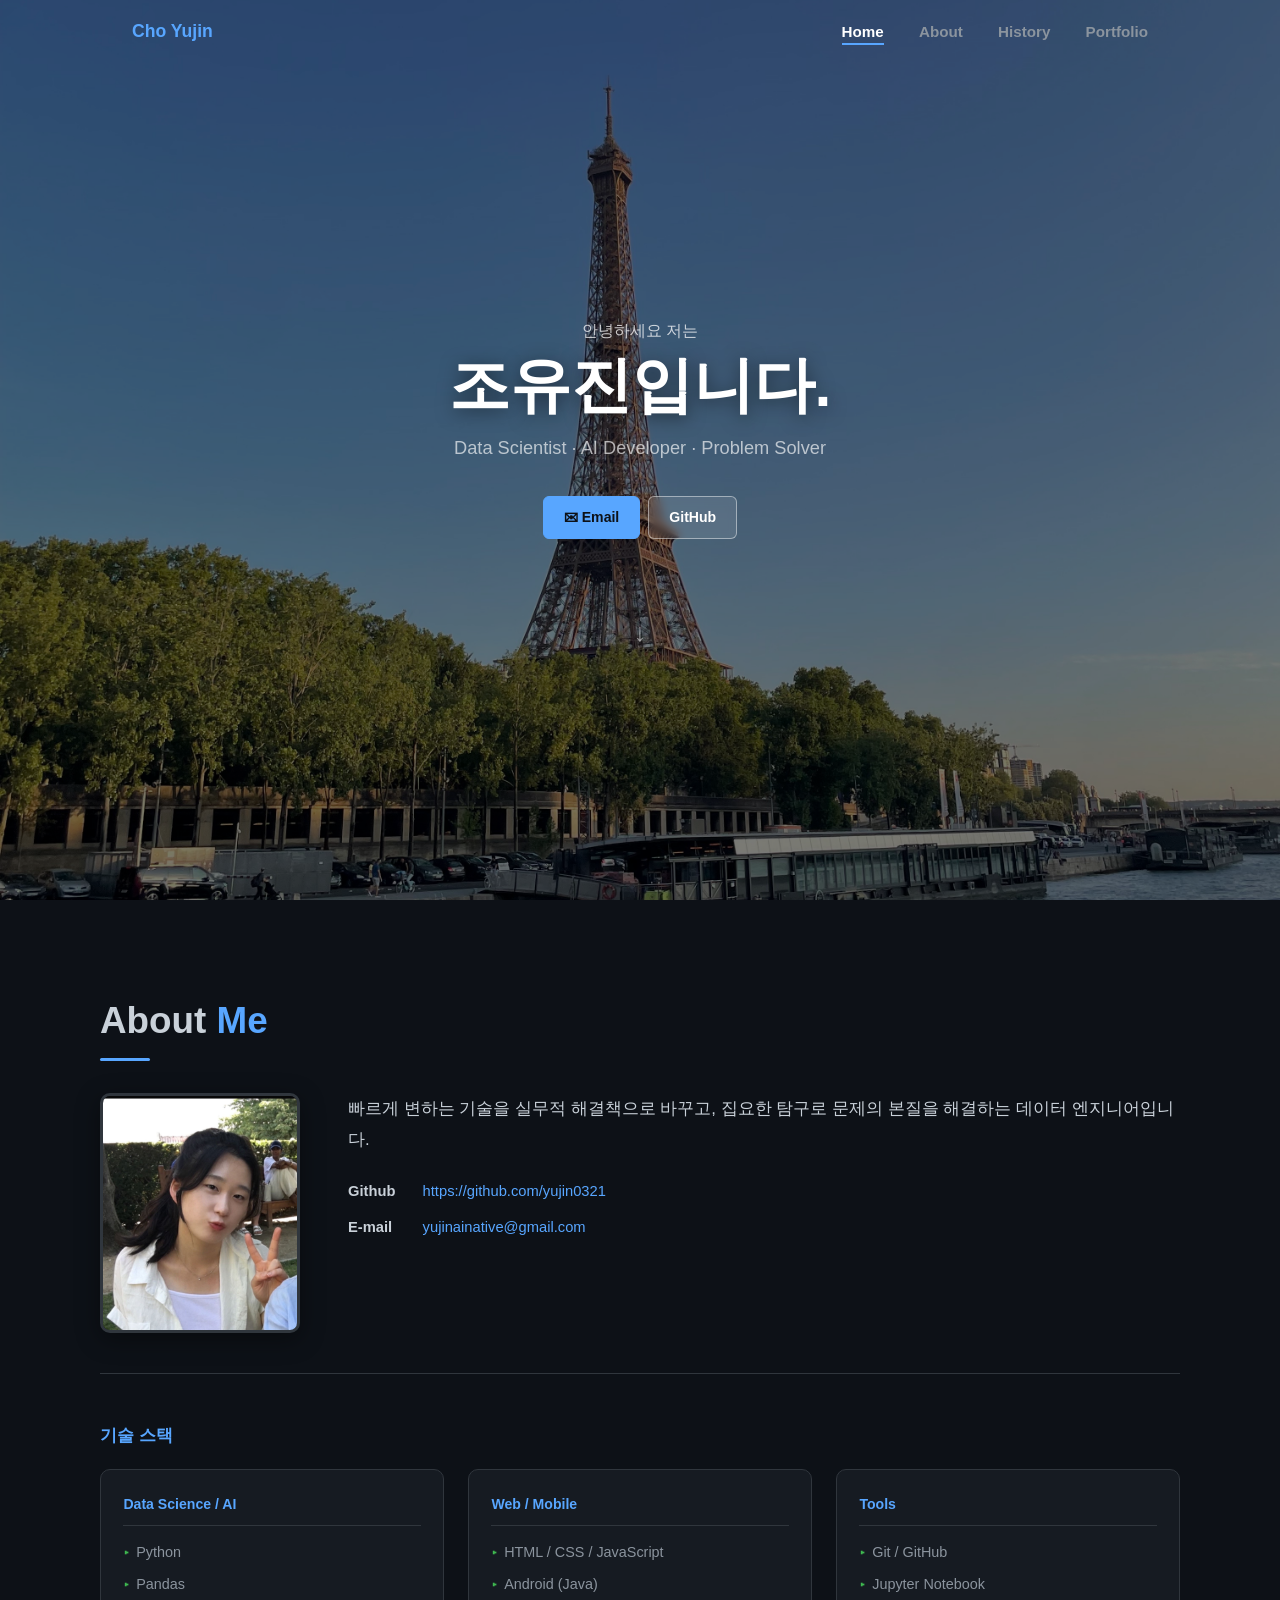
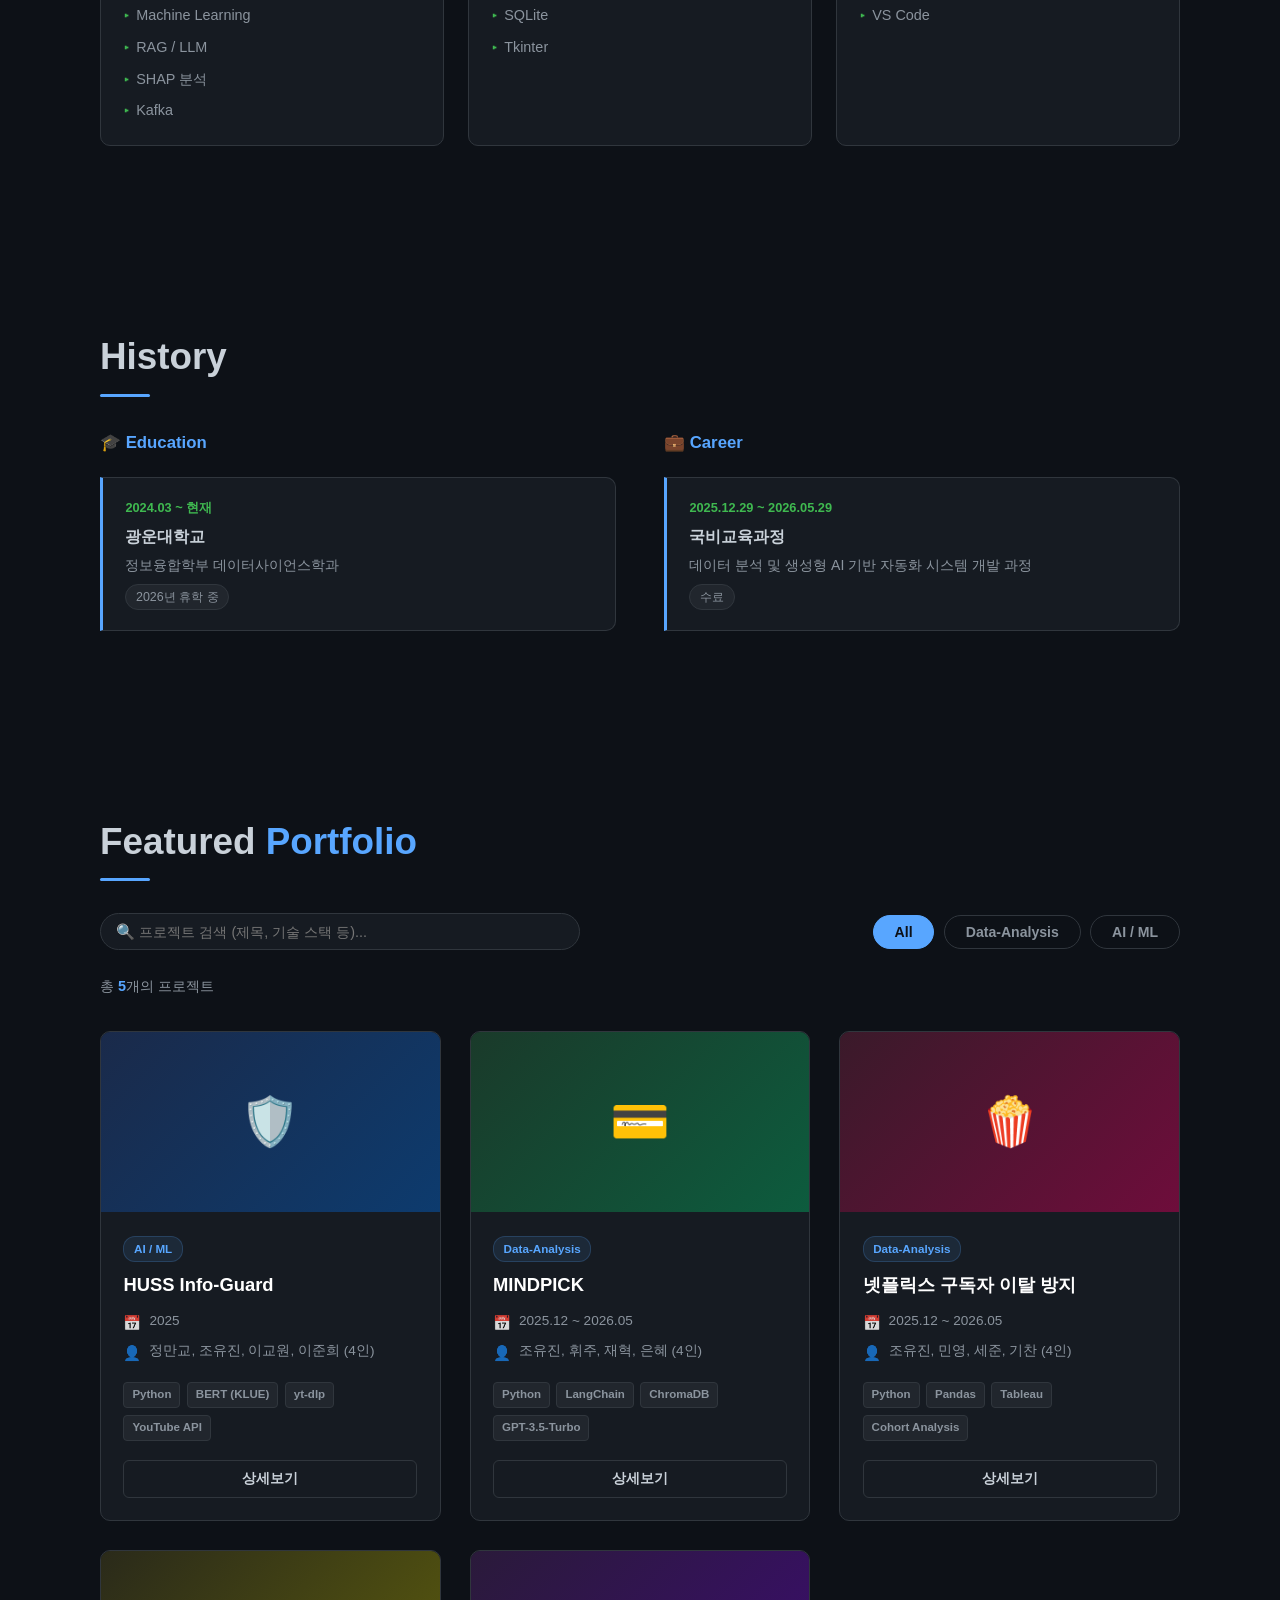
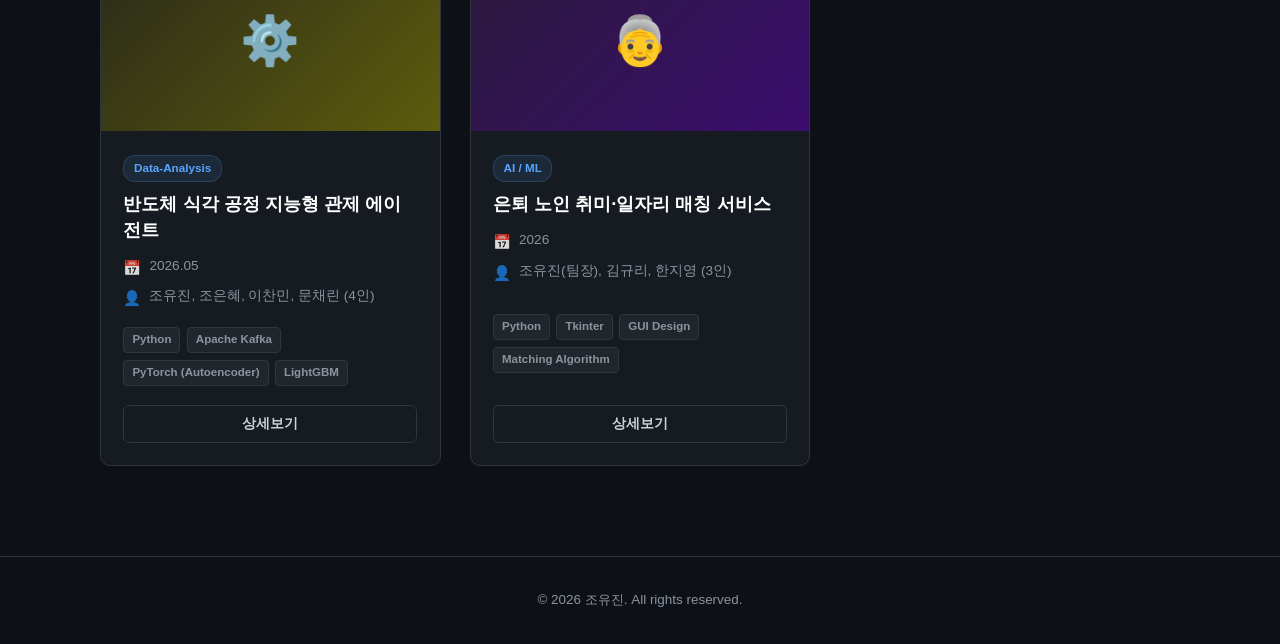
==== index.html @ 47db67be "Initial commit" ====
<!DOCTYPE html>
<html lang="ko">
<head>
  <meta charset="UTF-8" />
  <meta name="viewport" content="width=device-width, initial-scale=1.0" />
  <title>조유진 | Portfolio</title>
  <meta name="description" content="조유진의 개인 포트폴리오 사이트" />
  <link rel="stylesheet" href="style.css" />
</head>
<body>

  <!-- ══ 네비게이션 ══ -->
  <nav id="navbar">
    <div class="nav-inner">
      <a class="nav-logo" href="#section-home" id="nav-logo"></a>
      <button class="hamburger" id="hamburger" aria-label="메뉴">
        <span></span><span></span><span></span>
      </button>
      <ul class="nav-links" id="nav-links">
        <li><a class="nav-link" href="#section-home">Home</a></li>
        <li><a class="nav-link" href="#section-about">About</a></li>
        <li><a class="nav-link" href="#section-resume">History</a></li>
        <li><a class="nav-link" href="#section-portfolio">Portfolio</a></li>
      </ul>
    </div>
  </nav>

  <!-- ══ HOME ══ -->
  <section id="section-home">
    <div class="hero-overlay"></div>
    <div class="hero-inner">
      <div class="hero-text">
        <p class="hero-sub">안녕하세요 저는</p>
        <h1 class="hero-name" id="hero-name"></h1>
        <p class="hero-tagline" id="hero-tagline"></p>
        <div class="hero-btns" id="hero-btns"></div>
      </div>
    </div>
    <a class="scroll-down" href="#section-about" aria-label="스크롤">&#8595;</a>
  </section>

  <!-- ══ ABOUT ══ -->
  <section id="section-about" class="section fade-in">
    <div class="container">
      <h2 class="section-title">About <strong>Me</strong></h2>

      <div class="about-top">
        <div class="about-photo-wrap">
          <img class="about-photo" src="assets/profile.jpg" alt="프로필 사진" id="about-img" />
        </div>
        <div class="about-right">
          <p class="about-intro" id="about-intro"></p>
          <div class="about-contacts" id="about-contacts"></div>
        </div>
      </div>

      <div class="skills-wrap">
        <h3 class="sub-title">기술 스택</h3>
        <div class="skills-cats" id="skills-cats"></div>
      </div>
    </div>
  </section>

  <!-- ══ HISTORY ══ -->
  <section id="section-resume" class="section fade-in">
    <div class="container">
      <h2 class="section-title">History</h2>

      <div class="history-grid">
        <div class="history-col">
          <h3 class="sub-title">🎓 Education</h3>
          <div class="timeline" id="edu-timeline"></div>
        </div>
        <div class="history-col">
          <h3 class="sub-title">💼 Career</h3>
          <div class="timeline" id="career-timeline"></div>
        </div>
      </div>
    </div>
  </section>

  <!-- ══ PORTFOLIO ══ -->
  <section id="section-portfolio" class="section fade-in">
    <div class="container">
      <h2 class="section-title">Featured <strong>Portfolio</strong></h2>

      <!-- 검색 및 필터 영역 -->
      <div class="portfolio-controls">
        <div class="search-box">
          <span class="search-icon">🔍</span>
          <input type="text" id="project-search" placeholder="프로젝트 검색 (제목, 기술 스택 등)..." />
        </div>
        <div class="filter-bar" id="filter-bar">
          <button class="filter-btn active" data-cat="All">All</button>
          <button class="filter-btn" data-cat="Data-Analysis">Data-Analysis</button>
          <button class="filter-btn" data-cat="AI-ML">AI / ML</button>
        </div>
      </div>

      <!-- 프로젝트 개수 표시 -->
      <div class="portfolio-status">
        총 <span id="project-count" class="count-num">0</span>개의 프로젝트
      </div>

      <div class="portfolio-grid" id="portfolio-grid"></div>
    </div>
  </section>

  <!-- ══ 모달 ══ -->
  <div class="modal-backdrop" id="modal-backdrop">
    <div class="modal-box" id="modal-box" role="dialog" aria-modal="true">
      <button class="modal-close" id="modal-close" aria-label="닫기">&times;</button>
      <h3 class="modal-title" id="modal-title"></h3>
      <div class="modal-meta" id="modal-meta"></div>
      <div class="modal-body" id="modal-body"></div>
    </div>
  </div>

  <!-- ══ 푸터 ══ -->
  <footer>
    <p id="footer-text"></p>
  </footer>

  <script src="config.js"></script>
  <script src="main.js"></script>
</body>
</html>
---- style.css ----
/* ======================================================
   포트폴리오 스타일시트
   색상 테마 변경: :root 변수만 수정하세요.
   ====================================================== */

:root {
  --bg:         #0d1117;
  --surface:    #161b22;
  --surface2:   #21262d;
  --border:     #30363d;
  --accent:     #58a6ff;
  --accent2:    #3fb950;
  --text:       #c9d1d9;
  --text-muted: #8b949e;
  --nav-h:      64px;
  --radius:     10px;
  --max-w:      1080px;
}

/* ── 리셋 ── */
*, *::before, *::after { box-sizing: border-box; margin: 0; padding: 0; }
html { scroll-behavior: smooth; scroll-padding-top: var(--nav-h); }
body {
  background: var(--bg);
  color: var(--text);
  font-family: 'Segoe UI', -apple-system, BlinkMacSystemFont, 'Apple SD Gothic Neo', sans-serif;
  font-size: 16px;
  line-height: 1.7;
}
a { color: var(--accent); text-decoration: none; }
a:hover { text-decoration: underline; }
img { max-width: 100%; display: block; }

/* ════════════════════════════════════════
   네비게이션
   ════════════════════════════════════════ */
#navbar {
  position: fixed;
  top: 0; left: 0; right: 0;
  height: var(--nav-h);
  z-index: 900;
  transition: background .3s, box-shadow .3s;
}
#navbar.scrolled {
  background: rgba(13,17,23,.93);
  backdrop-filter: blur(12px);
  box-shadow: 0 1px 0 var(--border);
}

.nav-inner {
  max-width: var(--max-w);
  margin: 0 auto;
  height: 100%;
  padding: 0 2rem;
  display: flex;
  align-items: center;
  gap: 2rem;
}

.nav-logo {
  font-size: 1.1rem;
  font-weight: 700;
  color: var(--accent);
  flex: 1;
  white-space: nowrap;
}
.nav-logo:hover { text-decoration: none; opacity: .8; }

.nav-links {
  list-style: none;
  display: flex;
  gap: 2.2rem;
}
.nav-link {
  color: var(--text-muted);
  font-size: .95rem;
  font-weight: 600;
  position: relative;
  transition: color .2s;
}
.nav-link::after {
  content: '';
  position: absolute;
  bottom: -5px; left: 0; right: 0;
  height: 2px;
  background: var(--accent);
  transform: scaleX(0);
  transition: transform .2s;
}
.nav-link:hover, .nav-link.active { color: #fff; text-decoration: none; }
.nav-link:hover::after, .nav-link.active::after { transform: scaleX(1); }

.hamburger {
  display: none;
  flex-direction: column;
  gap: 5px;
  background: none;
  border: none;
  cursor: pointer;
  padding: 4px;
  order: 2;
}
.hamburger span {
  display: block;
  width: 24px; height: 2px;
  background: var(--text);
  border-radius: 2px;
  transition: transform .3s, opacity .3s;
}
.hamburger.open span:nth-child(1) { transform: translateY(7px) rotate(45deg); }
.hamburger.open span:nth-child(2) { opacity: 0; }
.hamburger.open span:nth-child(3) { transform: translateY(-7px) rotate(-45deg); }

/* ════════════════════════════════════════
   HOME
   ════════════════════════════════════════ */
#section-home {
  min-height: 100vh;
  position: relative;
  display: flex;
  flex-direction: column;
  align-items: center;
  justify-content: center;
  background-image: url('assets/bg.jpg');
  background-size: cover;
  background-position: center;
  background-attachment: scroll;
  padding: var(--nav-h) 2rem 0;
}

.hero-overlay {
  position: absolute;
  inset: 0;
  background: rgba(0,0,0,.52);
}

.hero-inner {
  position: relative;
  z-index: 1;
  max-width: var(--max-w);
  width: 100%;
  display: flex;
  align-items: center;
  justify-content: center;
  padding: 2rem 0;
  text-align: center;
}

.hero-text { max-width: 640px; }

.hero-sub {
  color: rgba(255,255,255,.75);
  font-size: 0.975rem;        /* 1.5rem × 65% */
  margin-bottom: .4rem;
}

.hero-name {
  font-size: clamp(2.21rem, 5.07vw, 3.8rem);   /* clamp(3.4rem, 7.8vw, 5.85rem) × 65% */
  font-weight: 800;
  color: #fff;
  line-height: 1.15;
  margin-bottom: .8rem;
  text-shadow: 0 3px 18px rgba(0,0,0,.5);
}

.hero-tagline {
  font-size: clamp(0.91rem, 1.95vw, 1.14rem); /* clamp(1.4rem, 3vw, 1.75rem) × 65% */
  color: rgba(255,255,255,.65);
  margin-bottom: 2rem;
}

.hero-btns {
  display: flex;
  gap: .52rem;               /* .8rem × 65% */
  flex-wrap: wrap;
  justify-content: center;
}

#section-home .btn {
  padding: 0.52rem 1.24rem;    /* .8rem × 65%, 1.9rem × 65% */
  font-size: 0.88rem;          /* 1.35rem × 65% */
  gap: .26rem;                 /* .4rem × 65% */
}


/* 스크롤 화살표 */
.scroll-down {
  position: relative;
  z-index: 1;
  margin-top: 2.5rem;
  margin-bottom: 1.5rem;
  font-size: 1.6rem;
  color: rgba(255,255,255,.5);
  animation: bounce 2s infinite;
  text-decoration: none;
}
@keyframes bounce {
  0%, 100% { transform: translateY(0); }
  50%       { transform: translateY(8px); }
}

/* 버튼 */
.btn {
  display: inline-flex;
  align-items: center;
  gap: .4rem;
  padding: .8rem 1.9rem;       /* 1.5배 */
  border-radius: 6px;
  font-size: 1.35rem;           /* .9rem × 1.5 */
  font-weight: 600;
  cursor: pointer;
  border: 1.5px solid transparent;
  transition: all .18s;
  text-decoration: none;
}
.btn-primary {
  background: var(--accent);
  color: #0d1117;
  border-color: var(--accent);
}
.btn-primary:hover { opacity: .82; text-decoration: none; }
.btn-ghost {
  background: rgba(255,255,255,.1);
  color: #fff;
  border-color: rgba(255,255,255,.45);
  backdrop-filter: blur(4px);
}
.btn-ghost:hover {
  background: rgba(255,255,255,.2);
  border-color: #fff;
  text-decoration: none;
}

/* ════════════════════════════════════════
   공통 섹션
   ════════════════════════════════════════ */
.section { padding: 90px 2rem; }

.container {
  max-width: var(--max-w);
  margin: 0 auto;
}

.section-title {
  font-size: clamp(1.7rem, 4vw, 2.3rem);
  font-weight: 700;
  margin-bottom: 2.5rem;
  position: relative;
  display: inline-block;
}
.section-title::after {
  content: '';
  position: absolute;
  bottom: -8px; left: 0;
  width: 50px; height: 3px;
  background: var(--accent);
  border-radius: 2px;
}
.section-title strong { color: var(--accent); font-weight: 800; }

.sub-title {
  font-size: 1.05rem;
  font-weight: 700;
  color: var(--accent);
  margin-bottom: 1.2rem;
}

/* 페이드인 */
.fade-in { opacity: 0; transform: translateY(24px); transition: opacity .55s ease, transform .55s ease; }
.fade-in.visible { opacity: 1; transform: none; }
/* JS 없이도 기본 표시 보장 */
@media (prefers-reduced-motion: reduce) {
  .fade-in { opacity: 1; transform: none; }
}

/* ════════════════════════════════════════
   ABOUT
   ════════════════════════════════════════ */
.about-top {
  display: flex;
  gap: 3rem;
  align-items: flex-start;
  margin-bottom: 3rem;
  padding-bottom: 2.5rem;
  border-bottom: 1px solid var(--border);
}

/* 증명사진 */
.about-photo-wrap { flex-shrink: 0; }
.about-photo {
  width: 200px;
  height: 240px;
  object-fit: cover;
  object-position: top;
  border-radius: var(--radius);
  border: 3px solid var(--border);
  box-shadow: 0 6px 24px rgba(0,0,0,.4);
}

.about-right {
  flex: 1;
  display: flex;
  flex-direction: column;
  gap: 1.5rem;
}

.about-intro {
  font-size: 1.05rem;
  color: var(--text);
  line-height: 1.85;
}

.about-contacts {
  display: flex;
  flex-direction: column;
  gap: .7rem;
}
.contact-row {
  display: flex;
  align-items: center;
  gap: .6rem;
  font-size: .92rem;
  color: var(--text-muted);
}
.contact-row .label { font-weight: 700; color: var(--text); min-width: 65px; }
.contact-row a { color: var(--accent); }

/* 기술 스택 카테고리 */
.skills-wrap { }

.skills-cats {
  display: grid;
  grid-template-columns: repeat(3, 1fr);
  gap: 1.5rem;
}

.skill-cat-card {
  background: var(--surface);
  border: 1px solid var(--border);
  border-radius: var(--radius);
  padding: 1.4rem;
}
.skill-cat-name {
  font-size: .88rem;
  font-weight: 700;
  color: var(--accent);
  margin-bottom: .9rem;
  padding-bottom: .5rem;
  border-bottom: 1px solid var(--border);
}
.skill-cat-items {
  list-style: none;
  display: flex;
  flex-direction: column;
  gap: .45rem;
}
.skill-cat-items li {
  font-size: .9rem;
  color: var(--text-muted);
  padding-left: .8rem;
  position: relative;
}
.skill-cat-items li::before {
  content: '▸';
  position: absolute;
  left: 0;
  color: var(--accent2);
}

/* ════════════════════════════════════════
   HISTORY
   ════════════════════════════════════════ */
.history-grid {
  display: grid;
  grid-template-columns: 1fr 1fr;
  gap: 3rem;
}

.timeline { display: flex; flex-direction: column; gap: 1.4rem; }

.tl-item {
  background: var(--surface);
  border: 1px solid var(--border);
  border-left: 3px solid var(--accent);
  border-radius: 0 var(--radius) var(--radius) 0;
  padding: 1.2rem 1.4rem;
  transition: border-color .2s, box-shadow .2s;
}
.tl-item:hover {
  border-left-color: var(--accent2);
  box-shadow: 0 4px 20px rgba(0,0,0,.3);
}

.tl-period {
  font-size: .8rem;
  font-weight: 700;
  color: var(--accent2);
  margin-bottom: .3rem;
}
.tl-main {
  font-size: 1rem;
  font-weight: 700;
  color: var(--text);
  margin-bottom: .2rem;
}
.tl-sub {
  font-size: .88rem;
  color: var(--text-muted);
}
.tl-note {
  display: inline-block;
  margin-top: .4rem;
  font-size: .78rem;
  background: var(--surface2);
  border: 1px solid var(--border);
  border-radius: 20px;
  padding: .1rem .6rem;
  color: var(--text-muted);
}

/* ════════════════════════════════════════
   PORTFOLIO
   ════════════════════════════════════════ */
.portfolio-controls {
  display: flex;
  justify-content: space-between;
  align-items: center;
  gap: 1.5rem;
  margin-bottom: 1.5rem;
  flex-wrap: wrap;
}

.search-box {
  position: relative;
  display: flex;
  align-items: center;
  flex: 1;
  min-width: 280px;
  max-width: 480px;
}

.search-icon {
  position: absolute;
  left: 1rem;
  color: var(--text-muted);
  font-size: 0.95rem;
  pointer-events: none;
}

#project-search {
  width: 100%;
  padding: 0.6rem 1rem 0.6rem 2.4rem;
  background: var(--surface);
  border: 1px solid var(--border);
  border-radius: 20px;
  color: var(--text);
  font-size: 0.9rem;
  transition: border-color 0.2s, box-shadow 0.2s;
  outline: none;
}

#project-search:focus {
  border-color: var(--accent);
  box-shadow: 0 0 0 2px rgba(88, 166, 255, 0.15);
}

.filter-bar {
  display: flex;
  gap: .6rem;
  flex-wrap: wrap;
}

.filter-btn {
  padding: .5rem 1.3rem;
  border-radius: 20px;
  border: 1.5px solid var(--border);
  background: transparent;
  color: var(--text-muted);
  font-size: .88rem;
  font-weight: 600;
  cursor: pointer;
  transition: all .18s;
}
.filter-btn:hover { border-color: var(--accent); color: var(--accent); }
.filter-btn.active {
  background: var(--accent);
  border-color: var(--accent);
  color: #0d1117;
}

.portfolio-status {
  font-size: 0.9rem;
  color: var(--text-muted);
  margin-bottom: 2rem;
}

.count-num {
  color: var(--accent);
  font-weight: 700;
}

.portfolio-grid {
  display: grid;
  grid-template-columns: repeat(3, 1fr);
  gap: 1.8rem;
}

.pf-card {
  background: var(--surface);
  border: 1px solid var(--border);
  border-radius: var(--radius);
  overflow: hidden;
  cursor: pointer;
  display: flex;
  flex-direction: column;
  transition: transform .25s cubic-bezier(0.4, 0, 0.2, 1), box-shadow .25s, border-color .25s;
}
.pf-card:hover {
  transform: translateY(-6px);
  box-shadow: 0 12px 30px rgba(0,0,0,.5);
  border-color: var(--accent);
}
.pf-card.hidden { display: none; }

.pf-thumb-wrap {
  width: 100%;
  height: 180px;
  overflow: hidden;
  position: relative;
  background: var(--surface2);
}

.pf-thumb {
  width: 100%;
  height: 100%;
  object-fit: cover;
  display: block;
  transition: transform 0.3s ease;
}
.pf-card:hover .pf-thumb {
  transform: scale(1.05);
}

/* 썸네일 없을 때 그라디언트 */
.pf-thumb-placeholder {
  width: 100%;
  height: 100%;
  display: flex;
  align-items: center;
  justify-content: center;
  font-size: 3rem;
  transition: transform 0.3s ease;
}
.pf-card:hover .pf-thumb-placeholder {
  transform: scale(1.08);
}

.pf-body {
  padding: 1.4rem;
  display: flex;
  flex-direction: column;
  flex: 1;
}

.pf-top-meta {
  margin-bottom: 0.6rem;
}

.pf-badge {
  display: inline-block;
  font-size: .73rem;
  font-weight: 600;
  padding: .15rem .6rem;
  border-radius: 12px;
  background: rgba(88, 166, 255, 0.1);
  color: var(--accent);
  border: 1px solid rgba(88, 166, 255, 0.2);
}

.pf-title {
  font-size: 1.15rem;
  font-weight: 700;
  color: #fff;
  margin-bottom: 0.8rem;
  line-height: 1.4;
  transition: color 0.2s;
}
.pf-card:hover .pf-title {
  color: var(--accent);
}

.pf-info-list {
  display: flex;
  flex-direction: column;
  gap: 0.4rem;
  margin-bottom: 1rem;
}

.pf-info-item {
  display: flex;
  align-items: flex-start;
  gap: 0.5rem;
  font-size: 0.85rem;
  color: var(--text-muted);
}

.info-icon {
  font-size: 0.9rem;
  opacity: 0.85;
}

.info-text {
  line-height: 1.4;
  overflow: hidden;
  text-overflow: ellipsis;
  display: -webkit-box;
  -webkit-line-clamp: 1;
  -webkit-box-orient: vertical;
}

.pf-stack-preview {
  display: flex;
  flex-wrap: wrap;
  gap: 0.4rem;
  margin-top: auto;
  margin-bottom: 1.2rem;
}

.pf-stack-badge {
  font-size: 0.72rem;
  font-weight: 600;
  color: var(--text-muted);
  background: var(--surface2);
  padding: 0.15rem 0.5rem;
  border-radius: 4px;
  border: 1px solid var(--border);
}

.pf-action {
  margin-top: auto;
}

.pf-detail-btn {
  width: 100%;
  padding: 0.55rem;
  background: transparent;
  border: 1px solid var(--border);
  border-radius: 6px;
  color: var(--text);
  font-size: 0.85rem;
  font-weight: 600;
  cursor: pointer;
  transition: all 0.2s;
}

.pf-card:hover .pf-detail-btn {
  background: var(--accent);
  color: #0d1117;
  border-color: var(--accent);
}

/* 카드별 그라디언트 색상 */
.grad-0 { background: linear-gradient(135deg, #1a2a4a, #0d3b6e); }
.grad-1 { background: linear-gradient(135deg, #1a3a2a, #0d5c3e); }
.grad-2 { background: linear-gradient(135deg, #3a1a2a, #6e0d3b); }
.grad-3 { background: linear-gradient(135deg, #2a2a1a, #5c5c0d); }
.grad-4 { background: linear-gradient(135deg, #2a1a3a, #3b0d6e); }
.grad-5 { background: linear-gradient(135deg, #1a3a3a, #0d5c5c); }

/* ════════════════════════════════════════
   모달
   ════════════════════════════════════════ */
.modal-backdrop {
  position: fixed;
  inset: 0;
  background: rgba(0,0,0,.7);
  display: flex;
  align-items: center;
  justify-content: center;
  z-index: 1000;
  padding: 1rem;
  opacity: 0;
  pointer-events: none;
  transition: opacity .25s;
}
.modal-backdrop.open {
  opacity: 1;
  pointer-events: auto;
}

.modal-box {
  background: var(--surface);
  border: 1px solid var(--border);
  border-radius: var(--radius);
  max-width: 580px;
  width: 100%;
  max-height: 85vh;
  overflow-y: auto;
  padding: 2rem;
  position: relative;
  transform: translateY(20px);
  transition: transform .25s;
}
.modal-backdrop.open .modal-box { transform: translateY(0); }

.modal-close {
  position: absolute;
  top: 1rem; right: 1rem;
  background: none;
  border: none;
  color: var(--text-muted);
  font-size: 1.5rem;
  cursor: pointer;
  line-height: 1;
  transition: color .15s;
}
.modal-close:hover { color: #fff; }

.modal-title {
  font-size: 1.3rem;
  font-weight: 700;
  margin-bottom: .8rem;
  padding-right: 2rem;
}

.modal-meta { margin-bottom: 1.2rem; display: flex; gap: .5rem; flex-wrap: wrap; }
.modal-meta .tag {
  font-size: .78rem;
  font-weight: 600;
  padding: .2rem .7rem;
  border-radius: 20px;
  background: var(--surface2);
  border: 1px solid var(--border);
  color: var(--accent);
}

.modal-body h4 {
  font-size: .88rem;
  font-weight: 700;
  color: var(--accent);
  margin: 1.2rem 0 .4rem;
  text-transform: uppercase;
  letter-spacing: .05em;
}
.modal-body p { font-size: .93rem; color: var(--text-muted); line-height: 1.75; }
.modal-body ul {
  list-style: none;
  display: flex;
  flex-direction: column;
  gap: .3rem;
}
.modal-body ul li {
  font-size: .9rem;
  color: var(--text-muted);
  padding-left: 1rem;
  position: relative;
}
.modal-body ul li::before { content: '•'; position: absolute; left: 0; color: var(--accent2); }

.modal-links { margin-top: 1.5rem; display: flex; gap: .7rem; }

/* ════════════════════════════════════════
   푸터
   ════════════════════════════════════════ */
footer {
  text-align: center;
  padding: 2rem;
  font-size: .84rem;
  color: var(--text-muted);
  border-top: 1px solid var(--border);
}

/* ════════════════════════════════════════
   반응형
   ════════════════════════════════════════ */
@media (max-width: 860px) {
  .portfolio-grid { grid-template-columns: repeat(2, 1fr); }
  .skills-cats    { grid-template-columns: 1fr; }
  .history-grid   { grid-template-columns: 1fr; }
  .about-top      { flex-direction: column; align-items: center; }
  .about-photo    { width: 160px; height: 200px; }
  .hero-inner     { text-align: center; }
  .hero-btns      { justify-content: center; }
}

@media (max-width: 560px) {
  .portfolio-grid { grid-template-columns: 1fr; }
  .hamburger      { display: flex; }
  .nav-links {
    position: fixed;
    top: var(--nav-h); left: 0; right: 0;
    background: rgba(13,17,23,.97);
    flex-direction: column;
    align-items: center;
    gap: 0;
    max-height: 0;
    overflow: hidden;
    transition: max-height .3s;
  }
  .nav-links.open { max-height: 280px; padding: .8rem 0; gap: .3rem; }
  .nav-links li { width: 100%; text-align: center; }
  .nav-link { display: block; padding: .75rem; }
}
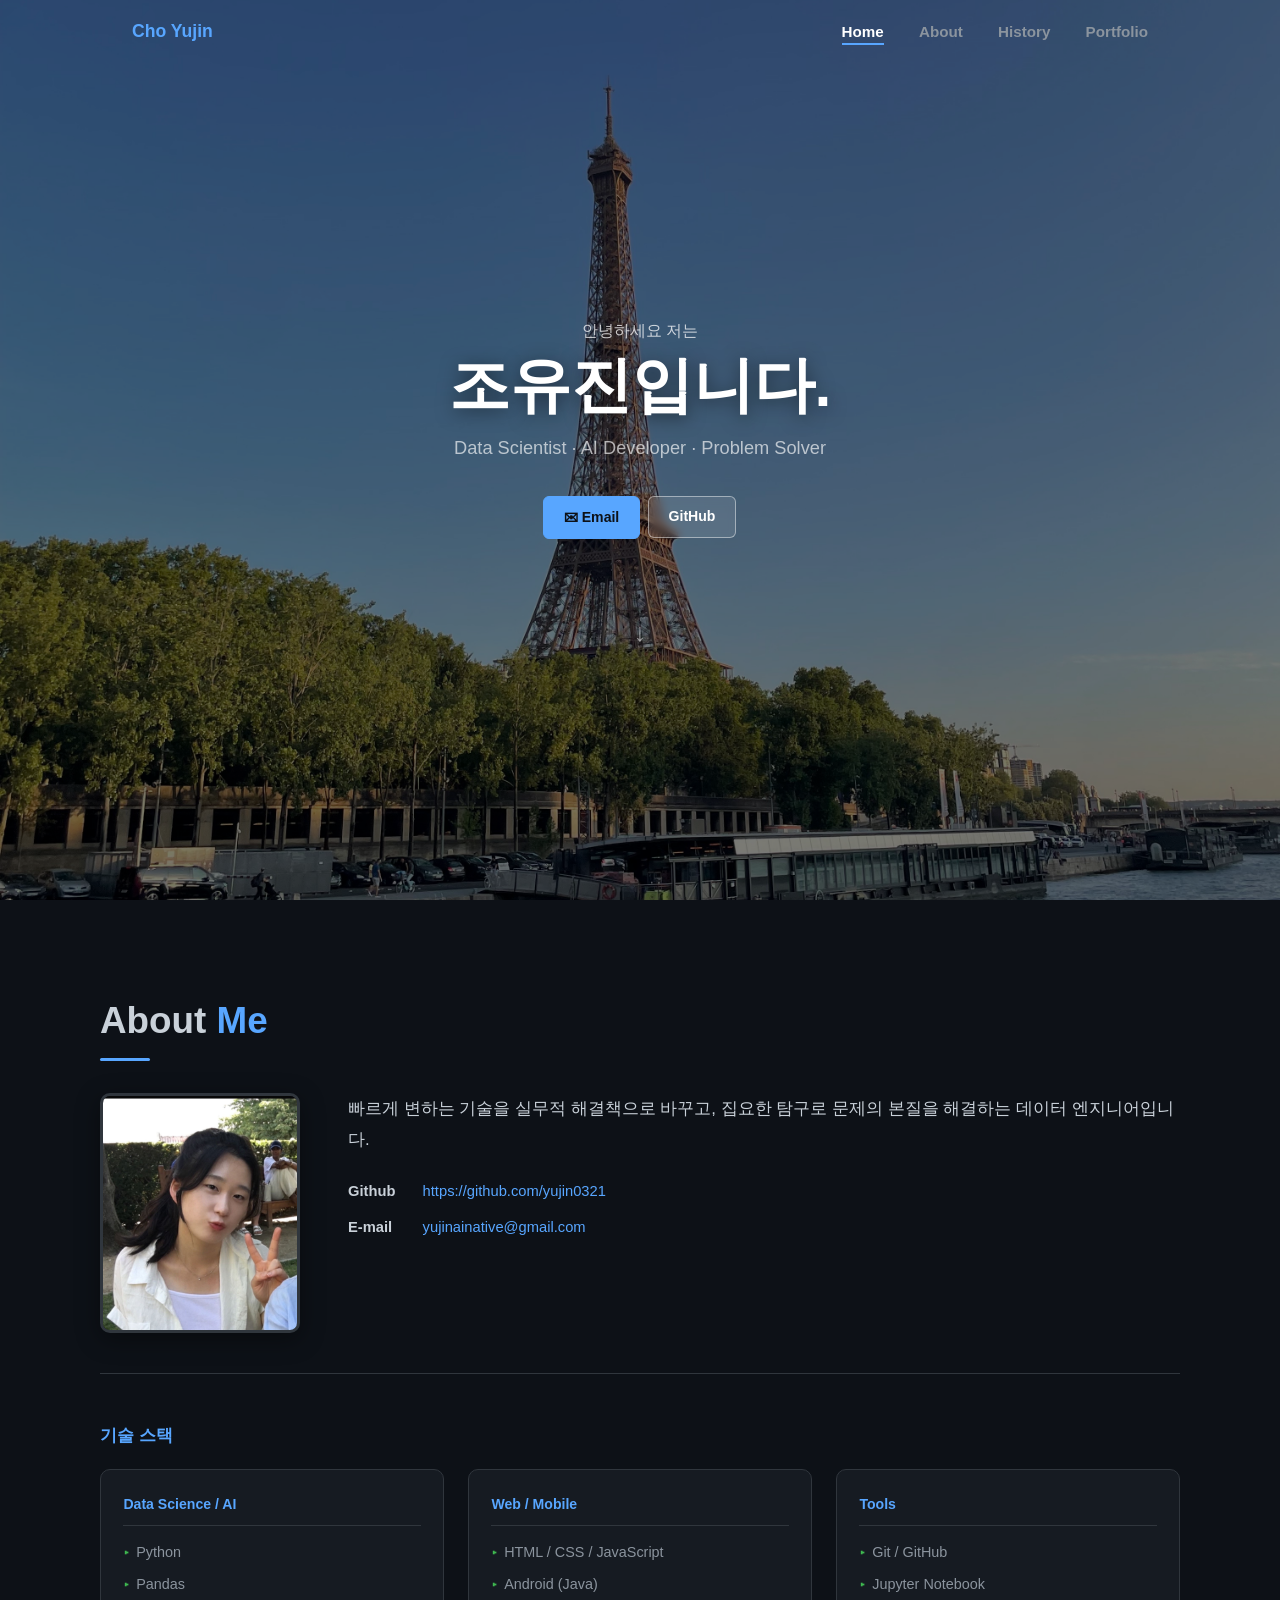
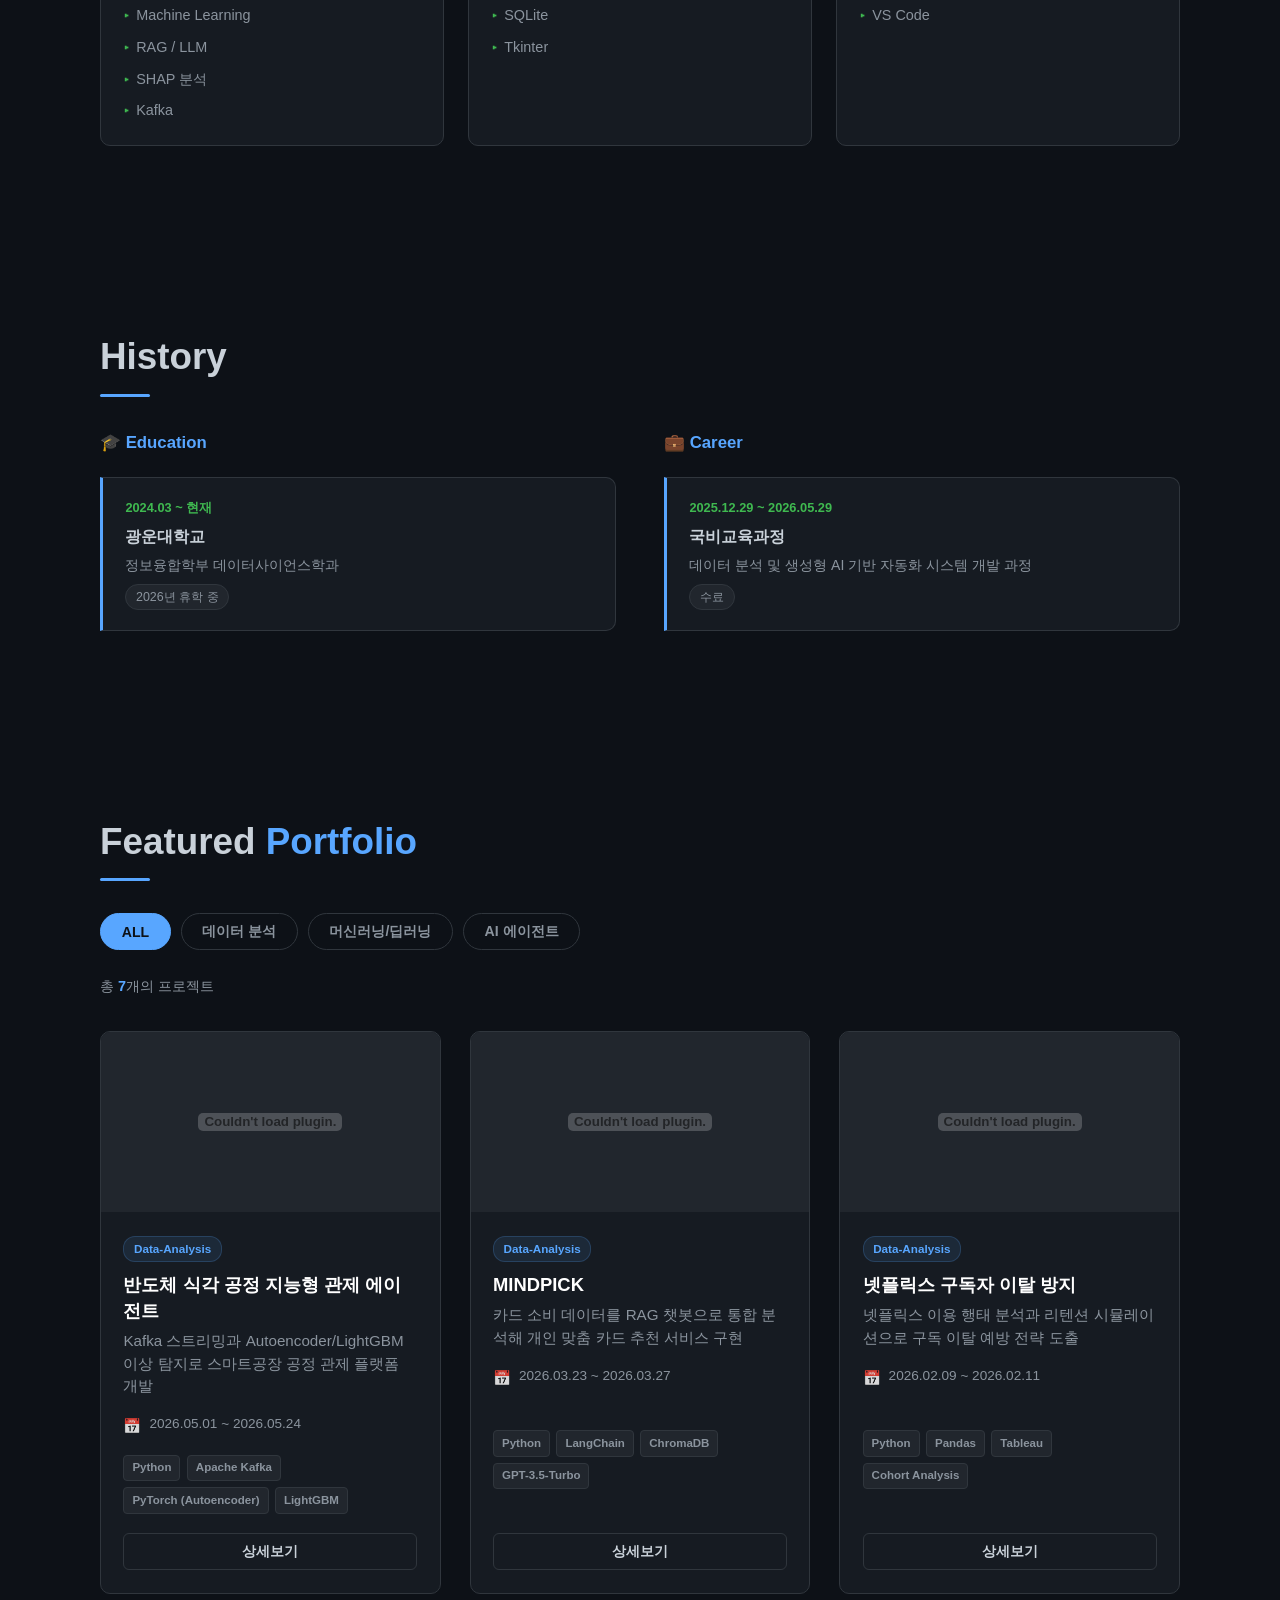
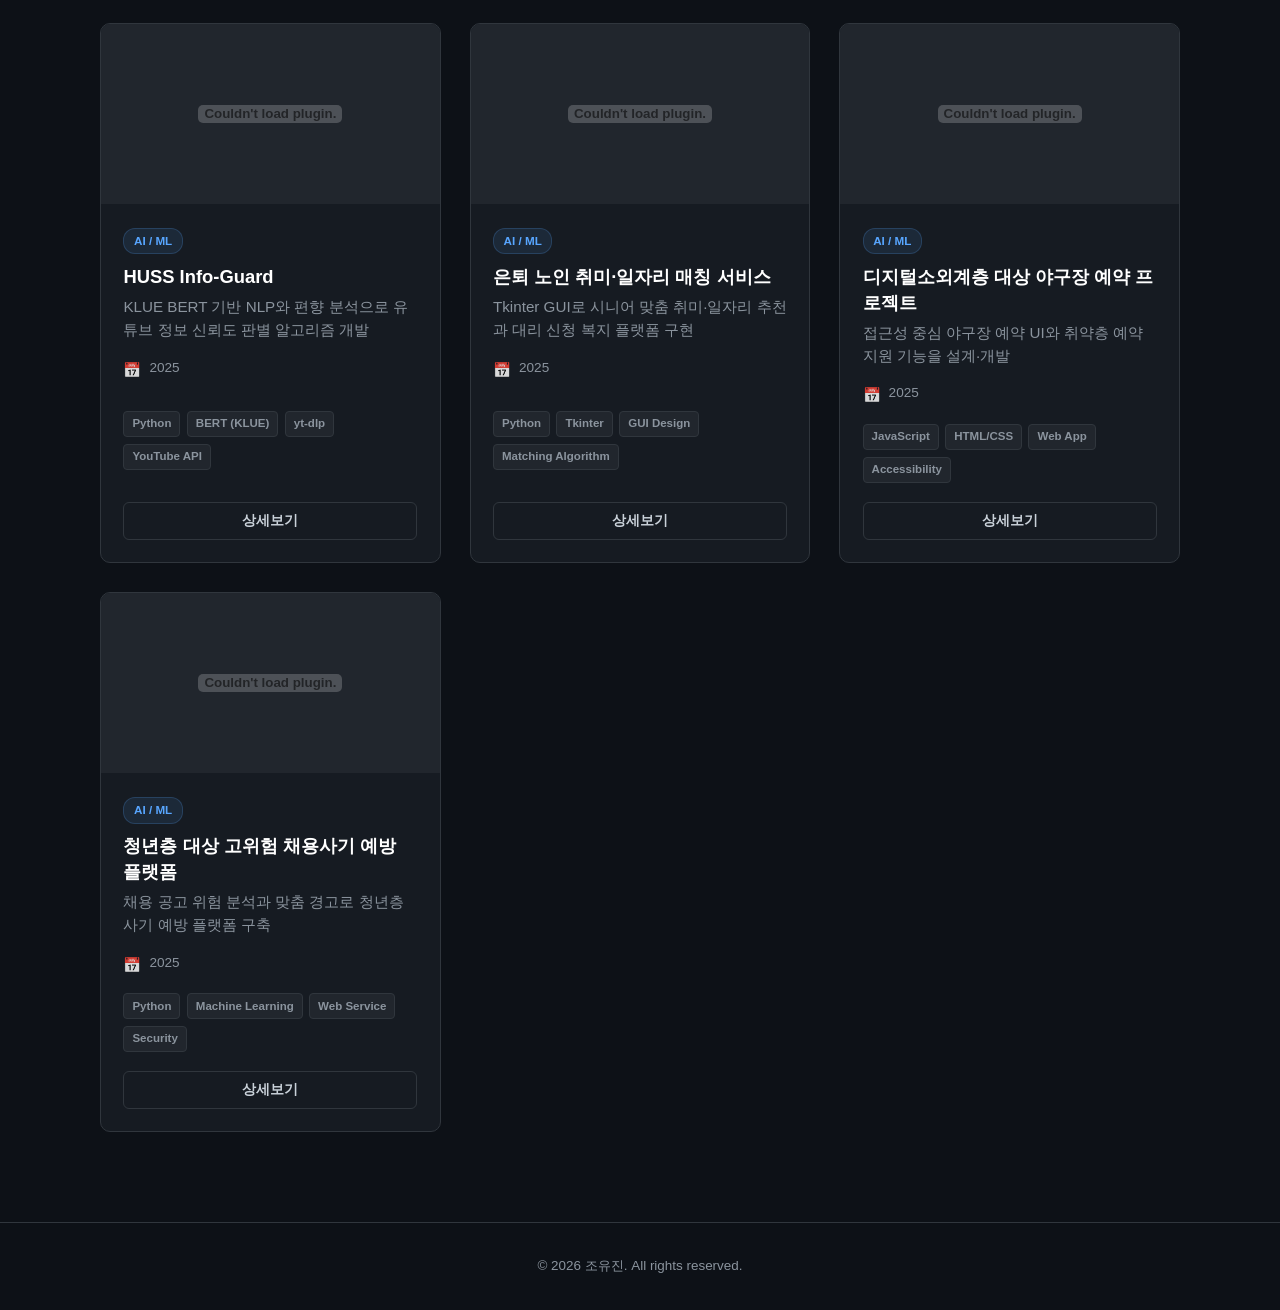
==== commit 48f37842: "6/6 포트폴리오 수정" ====
--- a/index.html
+++ b/index.html
@@ -84,16 +84,13 @@
     <div class="container">
       <h2 class="section-title">Featured <strong>Portfolio</strong></h2>
 
-      <!-- 검색 및 필터 영역 -->
+      <!-- 필터 탭 영역 -->
       <div class="portfolio-controls">
-        <div class="search-box">
-          <span class="search-icon">🔍</span>
-          <input type="text" id="project-search" placeholder="프로젝트 검색 (제목, 기술 스택 등)..." />
-        </div>
         <div class="filter-bar" id="filter-bar">
-          <button class="filter-btn active" data-cat="All">All</button>
-          <button class="filter-btn" data-cat="Data-Analysis">Data-Analysis</button>
-          <button class="filter-btn" data-cat="AI-ML">AI / ML</button>
+          <button class="filter-btn active" data-cat="All">ALL</button>
+          <button class="filter-btn" data-cat="Data-Analysis">데이터 분석</button>
+          <button class="filter-btn" data-cat="ML-DL">머신러닝/딥러닝</button>
+          <button class="filter-btn" data-cat="AI-Agent">AI 에이전트</button>
         </div>
       </div>
 
--- a/style.css
+++ b/style.css
@@ -537,7 +537,15 @@
   display: block;
   transition: transform 0.3s ease;
 }
-.pf-card:hover .pf-thumb {
+.pf-doc-preview {
+  width: 100%;
+  height: 100%;
+  border: none;
+  display: block;
+  background: transparent;
+}
+.pf-card:hover .pf-thumb,
+.pf-card:hover .pf-doc-preview {
   transform: scale(1.05);
 }
 
@@ -581,12 +589,19 @@
   font-size: 1.15rem;
   font-weight: 700;
   color: #fff;
-  margin-bottom: 0.8rem;
+  margin-bottom: 0.4rem;
   line-height: 1.4;
   transition: color 0.2s;
 }
 .pf-card:hover .pf-title {
   color: var(--accent);
+}
+
+.pf-summary {
+  margin: 0 0 1rem;
+  font-size: .95rem;
+  color: var(--text-muted);
+  line-height: 1.5;
 }
 
 .pf-info-list {
